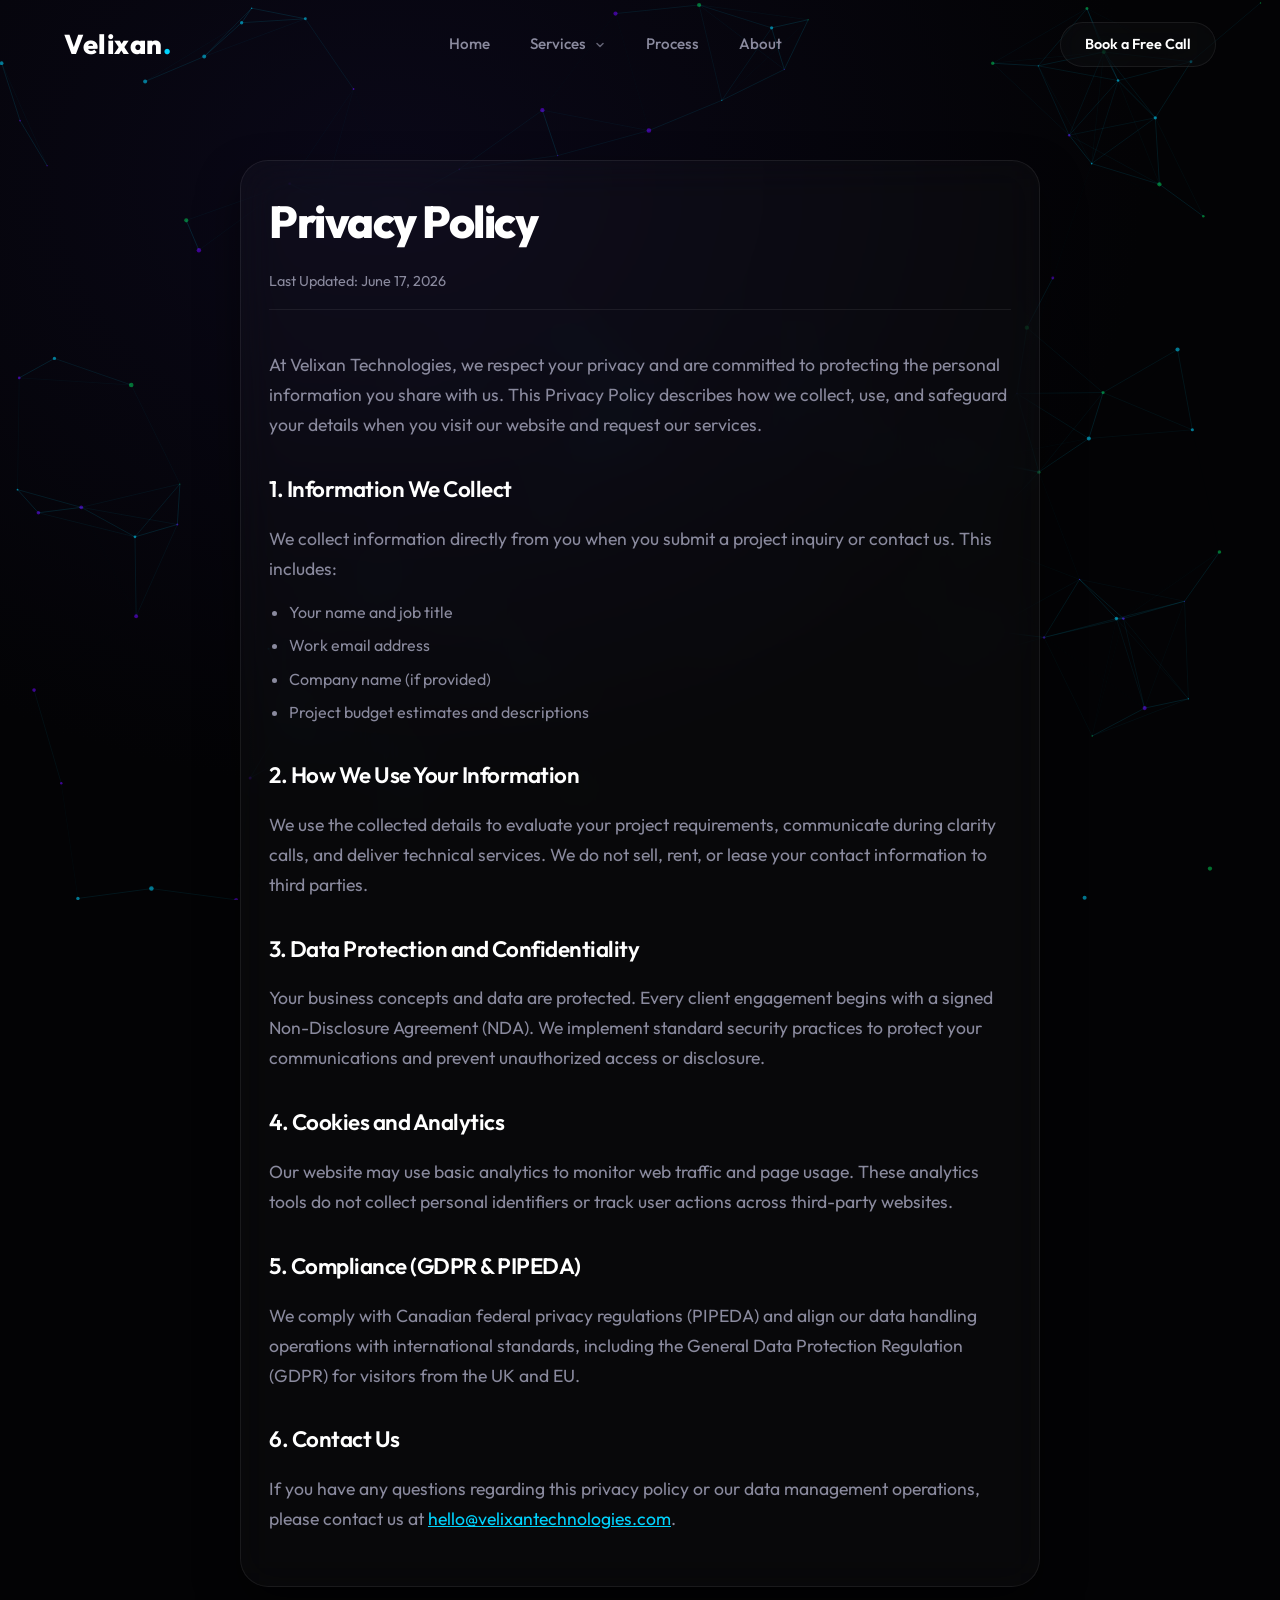
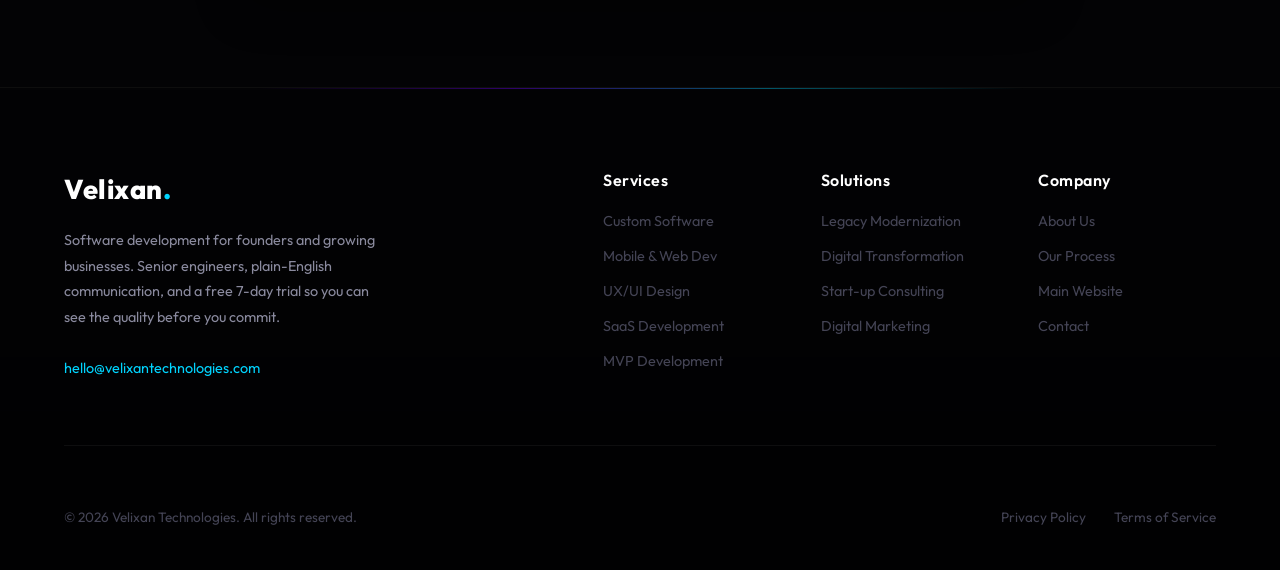
==== Website/privacy.html @ 770b5ee8 "Optimize local dev, fix stats bar grid dividers, add contact modal form, legal subpages, and SEO fil" ====
<!DOCTYPE html>
<html lang="en">

<head>
    <meta charset="UTF-8">
    <meta name="viewport" content="width=device-width, initial-scale=1.0">
    <title>Privacy Policy | Velixan Technologies</title>
    <meta name="description" content="Privacy Policy for Velixan Technologies. Learn how we handle your personal data and maintain security.">
    <meta name="theme-color" content="#7000ff">
    <link rel="icon" type="image/svg+xml" href="favicon.svg">
    <link rel="stylesheet" href="styles.css">
    <link rel="preconnect" href="https://fonts.googleapis.com">
    <link rel="preconnect" href="https://fonts.gstatic.com" crossorigin>
    <link href="https://fonts.googleapis.com/css2?family=Outfit:wght@300;400;500;600;700;800&display=swap" rel="stylesheet">
    <style>
        .legal-section {
            padding: 160px 0 100px;
            position: relative;
        }
        .legal-card {
            max-width: 800px;
            margin: 0 auto;
            text-align: left;
        }
        .legal-card h1 {
            font-size: 2.8rem;
            margin-bottom: 24px;
            letter-spacing: -1.5px;
        }
        .legal-meta {
            color: var(--text-secondary);
            font-size: 0.9rem;
            margin-bottom: 40px;
            border-bottom: 1px solid var(--glass-border);
            padding-bottom: 16px;
        }
        .legal-content h3 {
            font-size: 1.4rem;
            margin: 32px 0 16px;
            color: var(--text-primary);
            letter-spacing: -0.5px;
        }
        .legal-content p {
            color: var(--text-secondary);
            margin-bottom: 16px;
            line-height: 1.7;
        }
        .legal-content ul {
            margin: 0 0 20px 20px;
            color: var(--text-secondary);
        }
        .legal-content li {
            margin-bottom: 8px;
        }
    </style>
</head>

<body>
    <!-- Background -->
    <canvas id="live-canvas"></canvas>

    <!-- Navigation -->
    <nav class="navbar scrolled" id="navbar">
        <div class="container nav-container">
            <a href="index.html#home" class="logo">
                <span class="logo-text">Velixan</span><span class="logo-dot">.</span>
            </a>
            <ul class="nav-links" id="nav-links">
                <li><a href="index.html#home" class="nav-link">Home</a></li>
                <li class="dropdown">
                    <a href="index.html#services" class="nav-link">Services 
                        <svg class="chevron" width="12" height="12" viewBox="0 0 24 24" fill="none" stroke="currentColor" stroke-width="3" stroke-linecap="round" stroke-linejoin="round"><path d="M6 9l6 6 6-6"/></svg>
                    </a>
                    <ul class="dropdown-menu">
                        <li><a href="index.html#dev-design"><span>💻</span> Development & Design</a></li>
                        <li><a href="index.html#modernization"><span>⚡</span> Solution Modernization</a></li>
                        <li><a href="index.html#consulting"><span>📈</span> Consulting & Strategy</a></li>
                    </ul>
                </li>
                <li><a href="index.html#process" class="nav-link">Process</a></li>
                <li><a href="index.html#about" class="nav-link">About</a></li>
            </ul>
            <a href="#contact-modal" class="btn-primary nav-cta trigger-modal">Book a Free Call</a>
            <button class="hamburger" id="hamburger" aria-label="Menu" aria-expanded="false" aria-haspopup="true">
                <span></span><span></span><span></span>
            </button>
        </div>
    </nav>

    <!-- Content -->
    <main class="legal-section">
        <div class="container">
            <div class="glass-card legal-card reveal-up">
                <div class="card-glow"></div>
                <h1>Privacy Policy</h1>
                <div class="legal-meta">Last Updated: June 17, 2026</div>
                
                <div class="legal-content">
                    <p>At Velixan Technologies, we respect your privacy and are committed to protecting the personal information you share with us. This Privacy Policy describes how we collect, use, and safeguard your details when you visit our website and request our services.</p>

                    <h3>1. Information We Collect</h3>
                    <p>We collect information directly from you when you submit a project inquiry or contact us. This includes:</p>
                    <ul>
                        <li>Your name and job title</li>
                        <li>Work email address</li>
                        <li>Company name (if provided)</li>
                        <li>Project budget estimates and descriptions</li>
                    </ul>

                    <h3>2. How We Use Your Information</h3>
                    <p>We use the collected details to evaluate your project requirements, communicate during clarity calls, and deliver technical services. We do not sell, rent, or lease your contact information to third parties.</p>

                    <h3>3. Data Protection and Confidentiality</h3>
                    <p>Your business concepts and data are protected. Every client engagement begins with a signed Non-Disclosure Agreement (NDA). We implement standard security practices to protect your communications and prevent unauthorized access or disclosure.</p>

                    <h3>4. Cookies and Analytics</h3>
                    <p>Our website may use basic analytics to monitor web traffic and page usage. These analytics tools do not collect personal identifiers or track user actions across third-party websites.</p>

                    <h3>5. Compliance (GDPR & PIPEDA)</h3>
                    <p>We comply with Canadian federal privacy regulations (PIPEDA) and align our data handling operations with international standards, including the General Data Protection Regulation (GDPR) for visitors from the UK and EU.</p>

                    <h3>6. Contact Us</h3>
                    <p>If you have any questions regarding this privacy policy or our data management operations, please contact us at <a href="mailto:hello@velixantechnologies.com" style="color: var(--color-cyan); text-decoration: underline;">hello@velixantechnologies.com</a>.</p>
                </div>
            </div>
        </div>
    </main>

    <!-- Footer -->
    <footer class="footer">
        <div class="footer-glow"></div>
        <div class="container footer-inner">
            <div class="footer-top">
                <div class="footer-brand">
                    <div class="logo"><span class="logo-text">Velixan</span><span class="logo-dot">.</span></div>
                    <p>Software development for founders and growing businesses. Senior engineers, plain-English communication, and a free 7-day trial so you can see the quality before you commit.</p>
                    <div class="footer-contact">
                        <a href="mailto:hello@velixantechnologies.com">hello@velixantechnologies.com</a>
                    </div>
                </div>
                <div class="footer-cols">
                    <div class="footer-col">
                        <h4>Services</h4>
                        <a href="index.html#dev-design">Custom Software</a>
                        <a href="index.html#dev-design">Mobile & Web Dev</a>
                        <a href="index.html#dev-design">UX/UI Design</a>
                        <a href="index.html#dev-design">SaaS Development</a>
                        <a href="index.html#dev-design">MVP Development</a>
                    </div>
                    <div class="footer-col">
                        <h4>Solutions</h4>
                        <a href="index.html#modernization">Legacy Modernization</a>
                        <a href="index.html#modernization">Digital Transformation</a>
                        <a href="index.html#consulting">Start-up Consulting</a>
                        <a href="index.html#consulting">Digital Marketing</a>
                    </div>
                    <div class="footer-col">
                        <h4>Company</h4>
                        <a href="index.html#about">About Us</a>
                        <a href="index.html#process">Our Process</a>
                        <a href="https://velixantechnologies.com">Main Website</a>
                        <a href="mailto:hello@velixantechnologies.com">Contact</a>
                    </div>
                </div>
            </div>
            <div class="footer-bottom">
                <p>&copy; 2026 Velixan Technologies. All rights reserved.</p>
                <div class="footer-bottom-links">
                    <a href="privacy.html">Privacy Policy</a>
                    <a href="terms.html">Terms of Service</a>
                </div>
            </div>
        </div>
    </footer>

    <!-- Contact Modal -->
    <div id="contact-modal" class="modal" role="dialog" aria-modal="true" aria-labelledby="modal-title" aria-hidden="true">
        <div class="modal-backdrop"></div>
        <div class="modal-container glass-card">
            <button class="modal-close" id="modal-close" aria-label="Close modal">&times;</button>
            <div class="modal-content">
                <h3 id="modal-title">Start a Project with <span class="gradient-text">Velixan</span></h3>
                <p class="modal-subtitle">Tell us about your vision. We'll get back to you within 24 hours.</p>
                
                <form id="contact-form">
                    <div class="form-group">
                        <label for="form-name">Name</label>
                        <input type="text" id="form-name" placeholder="John Doe" required>
                    </div>
                    <div class="form-group">
                        <label for="form-email">Work Email</label>
                        <input type="email" id="form-email" placeholder="john@company.com" required>
                    </div>
                    <div class="form-group">
                        <label for="form-budget">Project Budget (Optional)</label>
                        <select id="form-budget">
                            <option value="" disabled selected>Select a range...</option>
                            <option value="under-5k">Under $5,000</option>
                            <option value="5k-20k">$5,000 - $20,000</option>
                            <option value="20k-50k">$20,000 - $50,000</option>
                            <option value="50k-plus">$50,000+</option>
                        </select>
                    </div>
                    <div class="form-group">
                        <label for="form-message">Describe what you want to build</label>
                        <textarea id="form-message" rows="4" placeholder="I need a custom SaaS app with automated workflows..." required></textarea>
                    </div>
                    <button type="submit" class="btn-primary btn-glow btn-submit">Submit Request</button>
                </form>
                
                <!-- Success State -->
                <div id="form-success" class="form-success-state" style="display: none;">
                    <div class="success-icon">&#9989;</div>
                    <h4>Request Received!</h4>
                    <p>Thank you for reaching out. A senior engineer will review your project description and contact you via email shortly.</p>
                    <button type="button" class="btn-primary btn-success-close">Close</button>
                </div>
            </div>
        </div>
    </div>

    <script src="script.js"></script>
</body>

</html>
---- Website/styles.css ----
/* ===========================
   ROOT & DESIGN TOKENS
   =========================== */
:root {
    --bg-dark: #030305;
    --bg-surface: #080811;
    --bg-card: rgba(255, 255, 255, 0.025);
    --text-primary: #ffffff;
    --text-secondary: #8a8a9e;
    --text-muted: #444455;

    /* Neon Palette */
    --color-purple: #7000ff;
    --color-purple-light: #b347ff;
    --color-blue: #0055ff;
    --color-cyan: #00d4ff;
    --color-green: #00f260;

    /* Gradients */
    --grad-purple: linear-gradient(135deg, #7000ff 0%, #b347ff 100%);
    --grad-blue: linear-gradient(135deg, #0055ff 0%, #00d4ff 100%);
    --grad-green: linear-gradient(135deg, #00f260 0%, #0575e6 100%);
    --grad-glow: linear-gradient(90deg, #7000ff, #00d4ff, #00f260, #7000ff);

    /* Glassmorphism */
    --glass-bg: rgba(255, 255, 255, 0.025);
    --glass-border: rgba(255, 255, 255, 0.07);
    --glass-shadow: 0 20px 40px rgba(0, 0, 0, 0.5);
    --glass-blur: blur(20px);

    /* Spacing */
    --section-gap: 140px;
    --radius-lg: 28px;
    --radius-md: 18px;
    --radius-sm: 12px;
}

/* ===========================
   RESET & BASE
   =========================== */
*, *::before, *::after {
    margin: 0;
    padding: 0;
    box-sizing: border-box;
}

html {
    scroll-behavior: smooth;
}

body {
    font-family: 'Outfit', sans-serif;
    background-color: var(--bg-dark);
    color: var(--text-primary);
    overflow-x: hidden;
    line-height: 1.6;
    -webkit-font-smoothing: antialiased;
}

body.scroll-lock {
    overflow: hidden;
}

a {
    text-decoration: none;
    color: inherit;
}

/* ===========================
   LAYOUT
   =========================== */
.container {
    max-width: 1280px;
    margin: 0 auto;
    padding: 0 5%;
}

/* ===========================
   CANVAS BACKGROUND
   =========================== */
#live-canvas {
    position: fixed;
    top: 0;
    left: 0;
    width: 100vw;
    height: 100vh;
    z-index: -1;
    pointer-events: none;
    background: radial-gradient(ellipse at 30% 20%, #0a0818 0%, #030305 60%);
}

@media (max-width: 767px) {
    #live-canvas {
        background: linear-gradient(-45deg, #0a0818, #110d29, #05040a, #0d0922);
        background-size: 400% 400%;
        animation: mobileBgAnim 15s ease infinite;
    }
}

@keyframes mobileBgAnim {
    0% { background-position: 0% 50%; }
    50% { background-position: 100% 50%; }
    100% { background-position: 0% 50%; }
}

/* ===========================
   TYPOGRAPHY
   =========================== */
h1 {
    font-size: clamp(2.8rem, 5.5vw, 5.5rem);
    font-weight: 800;
    line-height: 1.1;
    letter-spacing: -2px;
    margin-bottom: 28px;
}

h2 {
    font-size: clamp(2rem, 4vw, 3.8rem);
    font-weight: 700;
    letter-spacing: -1.5px;
    margin-bottom: 20px;
}

h3 {
    font-size: 1.3rem;
    font-weight: 600;
    letter-spacing: -0.5px;
    margin-bottom: 12px;
}

h4 {
    font-size: 1rem;
    font-weight: 600;
    letter-spacing: 0.5px;
    margin-bottom: 16px;
    color: var(--text-primary);
}

p {
    color: var(--text-secondary);
    font-size: 1.1rem;
    line-height: 1.75;
}

.gradient-text {
    background: var(--grad-glow);
    background-clip: text;
    -webkit-background-clip: text;
    -webkit-text-fill-color: transparent;
    background-size: 300% auto;
    animation: shine 6s linear infinite;
}

@keyframes shine {
    to { background-position: 300% center; }
}

/* Typed text: reserve fixed 2-line height so typewriter never shifts the layout */
#typed-text {
    display: block;
    min-height: calc(clamp(2.8rem, 5.5vw, 5.5rem) * 1.1 * 2);
    /* Force the text to always occupy exactly 2-line height of space */
}


/* ===========================
   SECTION HEADERS
   =========================== */
.section-header {
    text-align: center;
    max-width: 680px;
    margin: 0 auto 80px;
}

.section-eyebrow {
    display: inline-block;
    font-size: 0.8rem;
    font-weight: 700;
    letter-spacing: 3px;
    text-transform: uppercase;
    color: var(--color-cyan);
    margin-bottom: 16px;
    padding: 6px 16px;
    border: 1px solid rgba(0, 212, 255, 0.2);
    border-radius: 30px;
    background: rgba(0, 212, 255, 0.05);
}

/* ===========================
   BUTTONS
   =========================== */
.btn-primary {
    display: inline-flex;
    align-items: center;
    justify-content: center;
    gap: 8px;
    padding: 14px 32px;
    background: var(--glass-bg);
    border: 1px solid var(--glass-border);
    backdrop-filter: var(--glass-blur);
    border-radius: 50px;
    font-family: 'Outfit', sans-serif;
    font-weight: 600;
    font-size: 1rem;
    color: var(--text-primary);
    transition: all 0.4s cubic-bezier(0.175, 0.885, 0.32, 1.275);
    cursor: pointer;
    position: relative;
    overflow: hidden;
    z-index: 1;
}

.btn-primary::before {
    content: '';
    position: absolute;
    inset: 0;
    background: var(--grad-purple);
    z-index: -1;
    opacity: 0;
    transition: opacity 0.4s ease;
}

.btn-primary:hover::before { opacity: 1; }
.btn-primary:hover {
    transform: translateY(-3px) scale(1.02);
    box-shadow: 0 12px 30px rgba(112, 0, 255, 0.4);
    border-color: transparent;
}

.btn-glow { 
    background: var(--grad-purple);
    border-color: transparent;
    box-shadow: 0 0 20px rgba(112, 0, 255, 0.35);
}
.btn-glow::before { background: linear-gradient(135deg, #5500cc 0%, #8800ff 100%); }
.btn-glow:hover { box-shadow: 0 12px 35px rgba(112, 0, 255, 0.55); }

.btn-ghost {
    display: inline-flex;
    align-items: center;
    gap: 8px;
    padding: 14px 28px;
    color: var(--text-secondary);
    font-weight: 600;
    font-size: 1rem;
    border: 1px solid var(--glass-border);
    border-radius: 50px;
    transition: all 0.3s ease;
    position: relative;
    overflow: hidden;
}

.btn-ghost-inner { position: relative; z-index: 1; }

.btn-ghost:hover {
    color: var(--text-primary);
    border-color: rgba(0, 212, 255, 0.4);
    background: rgba(0, 212, 255, 0.05);
    box-shadow: 0 0 15px rgba(0, 212, 255, 0.1);
}

.btn-ghost svg { transition: transform 0.3s ease; }
.btn-ghost:hover svg { transform: translate(3px, -3px); }

.btn-large { padding: 18px 40px; font-size: 1.1rem; }

/* ===========================
   NAVBAR
   =========================== */
.navbar {
    position: fixed;
    top: 0;
    width: 100%;
    padding: 22px 0;
    z-index: 999;
    transition: all 0.4s ease;
}

.navbar.scrolled {
    padding: 14px 0;
    background: rgba(3, 3, 5, 0.8);
    backdrop-filter: blur(30px);
    -webkit-backdrop-filter: blur(30px);
    border-bottom: 1px solid var(--glass-border);
}

.nav-container {
    display: flex;
    justify-content: space-between;
    align-items: center;
    gap: 40px;
}

.logo {
    font-size: 1.7rem;
    font-weight: 800;
    letter-spacing: 0.5px;
    flex-shrink: 0;
}

.logo-dot { color: var(--color-cyan); }

.nav-links {
    display: flex;
    list-style: none;
    gap: 40px;
    align-items: center;
}

.nav-link {
    font-size: 0.95rem;
    font-weight: 500;
    color: var(--text-secondary);
    transition: color 0.3s ease;
    position: relative;
    display: flex;
    align-items: center;
    gap: 4px;
}

.nav-link::after {
    content: '';
    position: absolute;
    bottom: -6px;
    left: 0;
    width: 0;
    height: 2px;
    background: var(--color-cyan);
    transition: width 0.3s ease;
    border-radius: 2px;
}

.nav-link:hover, .nav-link.active { color: var(--text-primary); }
.nav-link:hover::after { width: 100%; }

.chevron {
    width: 12px;
    height: 12px;
    display: inline-block;
    transition: transform 0.3s cubic-bezier(0.4, 0, 0.2, 1);
    margin-left: 4px;
    opacity: 0.7;
}

.dropdown { position: relative; }
.dropdown:hover .chevron { 
    transform: rotate(180deg); 
    opacity: 1;
    color: var(--color-cyan);
}

.dropdown-menu {
    position: absolute;
    top: calc(100% + 20px);
    left: 50%;
    transform: translateX(-50%) translateY(10px);
    min-width: 260px;
    background: rgba(8, 8, 17, 0.9);
    backdrop-filter: blur(20px);
    -webkit-backdrop-filter: blur(20px);
    border: 1px solid var(--glass-border);
    border-radius: var(--radius-md);
    box-shadow: 0 25px 50px -12px rgba(0, 0, 0, 0.8);
    padding: 12px;
    opacity: 0;
    visibility: hidden;
    transition: all 0.3s cubic-bezier(0.165, 0.84, 0.44, 1);
    display: flex;
    flex-direction: column;
    gap: 4px;
    z-index: 1000;
}

/* Add a pseudo-element for a subtle glowing border on the dropdown */
.dropdown-menu::before {
    content: '';
    position: absolute;
    inset: -1px;
    border-radius: var(--radius-md);
    padding: 1px;
    background: linear-gradient(135deg, rgba(255,255,255,0.1), transparent, rgba(0,212,255,0.2));
    -webkit-mask: linear-gradient(#fff 0 0) content-box, linear-gradient(#fff 0 0);
    mask: linear-gradient(#fff 0 0) content-box, linear-gradient(#fff 0 0);
    -webkit-mask-composite: xor;
    mask-composite: exclude;
    pointer-events: none;
}

.dropdown:hover .dropdown-menu {
    opacity: 1;
    visibility: visible;
    transform: translateX(-50%) translateY(0);
}

.dropdown-menu li { list-style: none; }

.dropdown-menu a {
    display: flex;
    align-items: center;
    gap: 12px;
    color: var(--text-secondary);
    font-size: 0.92rem;
    font-weight: 500;
    padding: 12px 16px;
    border-radius: 12px;
    transition: all 0.3s cubic-bezier(0.4, 0, 0.2, 1);
    position: relative;
}

.dropdown-menu a:hover {
    color: var(--text-primary);
    background: rgba(0, 212, 255, 0.06);
    transform: translateX(5px);
}

.dropdown-menu a span {
    font-size: 1.1rem;
    display: inline-flex;
    align-items: center;
    justify-content: center;
    transition: transform 0.3s ease;
}

.dropdown-menu a:hover span {
    transform: scale(1.1);
}

.nav-cta { padding: 10px 24px; font-size: 0.9rem; }

.hamburger {
    display: none;
    flex-direction: column;
    gap: 5px;
    background: none;
    border: none;
    cursor: pointer;
    padding: 4px;
}

.hamburger span {
    display: block;
    width: 24px;
    height: 2px;
    background: var(--text-primary);
    border-radius: 2px;
    transition: all 0.3s ease;
}

.hamburger.active span:nth-child(1) { transform: translateY(7px) rotate(45deg); }
.hamburger.active span:nth-child(2) { opacity: 0; }
.hamburger.active span:nth-child(3) { transform: translateY(-7px) rotate(-45deg); }

/* ===========================
   HERO
   =========================== */
.hero {
    min-height: 100vh;
    display: flex;
    flex-direction: column;
    justify-content: center;
    padding-top: 100px;
    position: relative;
    overflow: hidden;
}

.hero::before {
    content: '';
    position: absolute;
    top: -200px;
    right: -200px;
    width: 700px;
    height: 700px;
    background: radial-gradient(circle, rgba(112, 0, 255, 0.08) 0%, transparent 70%);
    pointer-events: none;
}

.hero-container {
    display: grid;
    grid-template-columns: 1fr 1fr;
    gap: 60px;
    align-items: center;
    flex: 1;
    padding-bottom: 60px;
}

.hero-content { max-width: 620px; }

.badge {
    display: inline-flex;
    align-items: center;
    gap: 10px;
    padding: 8px 20px;
    background: rgba(0, 212, 255, 0.05);
    border: 1px solid rgba(0, 212, 255, 0.2);
    border-radius: 30px;
    font-size: 0.85rem;
    font-weight: 600;
    letter-spacing: 0.3px;
    margin-bottom: 32px;
    color: var(--color-cyan);
}

.badge-dot {
    width: 8px;
    height: 8px;
    border-radius: 50%;
    background: var(--color-green);
    animation: pulse-dot 2s ease-in-out infinite;
    flex-shrink: 0;
}

@keyframes pulse-dot {
    0%, 100% { box-shadow: 0 0 0 0 rgba(0, 242, 96, 0.5); transform: scale(1); }
    50% { box-shadow: 0 0 0 5px rgba(0, 242, 96, 0); transform: scale(1.2); }
}

.hero-sub {
    font-size: 1.15rem;
    margin-bottom: 40px;
    max-width: 540px;
    line-height: 1.8;
}

.hero-buttons {
    display: flex;
    gap: 16px;
    align-items: center;
    flex-wrap: wrap;
    margin-bottom: 50px;
}

.hero-trust {
    display: flex;
    align-items: center;
    gap: 16px;
    flex-wrap: wrap;
}

.trust-item {
    display: flex;
    align-items: center;
    gap: 8px;
    font-size: 0.88rem;
    font-weight: 500;
    color: var(--text-muted);
}

.trust-dot {
    width: 7px;
    height: 7px;
    border-radius: 50%;
    background: var(--color-purple);
}

.trust-dot.cyan { background: var(--color-cyan); }
.trust-dot.green { background: var(--color-green); }
.trust-sep { color: var(--text-muted); opacity: 0.4; }

/* ===========================
   HERO VISUAL / ORB
   =========================== */
.hero-visual {
    display: flex;
    justify-content: center;
    align-items: center;
    height: 520px;
    perspective: 1200px;
    position: relative;
}

.orb-scene {
    position: relative;
    width: 380px;
    height: 380px;
    display: flex;
    justify-content: center;
    align-items: center;
}

.glass-sphere {
    width: 320px;
    height: 320px;
    border-radius: 50%;
    background: linear-gradient(135deg, rgba(255, 255, 255, 0.06), rgba(255, 255, 255, 0));
    backdrop-filter: blur(30px);
    -webkit-backdrop-filter: blur(30px);
    border: 1px solid rgba(255, 255, 255, 0.12);
    box-shadow:
        0 30px 80px rgba(0, 0, 0, 0.7),
        inset 0 0 80px rgba(255, 255, 255, 0.03),
        0 0 0 1px rgba(255, 255, 255, 0.05);
    animation: levitate 7s ease-in-out infinite alternate;
    position: relative;
    display: flex;
    justify-content: center;
    align-items: center;
    overflow: hidden;
}

.sphere-shimmer {
    position: absolute;
    width: 100%;
    height: 100%;
    border-radius: 50%;
    background: radial-gradient(circle at 35% 30%, rgba(255, 255, 255, 0.18), transparent 45%);
    z-index: 2;
}

.inner-glow {
    width: 65%;
    height: 65%;
    border-radius: 50%;
    background: radial-gradient(circle, #7000ff 0%, #00d4ff 100%);
    filter: blur(45px);
    opacity: 0.55;
    animation: pulseGlow 4s ease-in-out infinite alternate;
    position: absolute;
}

.inner-glow-2 {
    width: 40%;
    height: 40%;
    background: radial-gradient(circle, #00f260 0%, #00d4ff 100%);
    filter: blur(30px);
    opacity: 0.35;
    animation: pulseGlow 5s ease-in-out infinite alternate-reverse;
}

.orb-ring {
    position: absolute;
    border-radius: 50%;
    border: 1px solid rgba(255, 255, 255, 0.05);
    animation: spin linear infinite;
}

.ring-1 {
    width: 370px;
    height: 370px;
    border-color: rgba(112, 0, 255, 0.2);
    animation-duration: 20s;
    border-style: dashed;
}

.ring-2 {
    width: 440px;
    height: 440px;
    border-color: rgba(0, 212, 255, 0.12);
    animation-duration: 30s;
    animation-direction: reverse;
}

.ring-3 {
    width: 510px;
    height: 510px;
    border-color: rgba(0, 242, 96, 0.08);
    animation-duration: 45s;
}

@keyframes spin {
    to { transform: rotate(360deg); }
}

.floating-chip {
    position: absolute;
    background: rgba(8, 8, 17, 0.9);
    border: 1px solid var(--glass-border);
    backdrop-filter: blur(20px);
    border-radius: 30px;
    padding: 10px 18px;
    font-size: 0.85rem;
    font-weight: 600;
    color: var(--text-primary);
    display: flex;
    align-items: center;
    gap: 8px;
    white-space: nowrap;
    box-shadow: 0 8px 25px rgba(0, 0, 0, 0.4);
}

.chip-1 {
    top: 40px;
    right: -20px;
    animation: float 5s ease-in-out infinite alternate;
}

.chip-2 {
    bottom: 80px;
    right: -30px;
    animation: float 6s ease-in-out 0.5s infinite alternate;
}

.chip-3 {
    bottom: 40px;
    left: -10px;
    animation: float 4.5s ease-in-out 1s infinite alternate;
}

@keyframes float {
    0% { transform: translateY(0); }
    100% { transform: translateY(-15px); }
}

@keyframes levitate {
    0% { transform: translateY(0) rotateX(0deg) rotateY(-5deg); }
    100% { transform: translateY(-30px) rotateX(5deg) rotateY(5deg); }
}

@keyframes pulseGlow {
    0% { transform: scale(0.8); opacity: 0.4; }
    100% { transform: scale(1.15); opacity: 0.7; }
}

/* ===========================
   STATS BAR
   =========================== */
.stats-marquee-bar {
    padding: 0 5%;
    max-width: 1280px;
}

.stats-bar {
    display: grid;
    grid-template-columns: repeat(4, 1fr);
    background: var(--glass-bg);
    border: 1px solid var(--glass-border);
    border-radius: var(--radius-lg);
    backdrop-filter: var(--glass-blur);
    overflow: hidden;
    margin-bottom: -2px;
}

.stat-item {
    display: flex;
    flex-direction: column;
    align-items: center;
    justify-content: center;
    padding: 32px 20px;
    position: relative;
    gap: 6px;
}

.stat-item::after {
    content: '';
    position: absolute;
    bottom: 0;
    left: 15%;
    width: 70%;
    height: 1px;
    background: linear-gradient(to right, transparent, rgba(0, 212, 255, 0.3), transparent);
}

.stat-number {
    font-size: 3rem;
    font-weight: 800;
    line-height: 1;
    letter-spacing: -2px;
    background: var(--grad-blue);
    background-clip: text;
    -webkit-background-clip: text;
    -webkit-text-fill-color: transparent;
    display: inline-block;
}

.stat-unit {
    display: inline-block;
    font-size: 1.5rem;
    font-weight: 700;
    background: var(--grad-blue);
    background-clip: text;
    -webkit-background-clip: text;
    -webkit-text-fill-color: transparent;
}

.stat-wrapper {
    display: flex;
    align-items: flex-start;
}

.stat-label {
    font-size: 0.8rem;
    font-weight: 500;
    color: var(--text-muted);
    text-transform: uppercase;
    letter-spacing: 1px;
    text-align: center;
}

.stats-bar .stat-item:not(:last-child) {
    border-right: 1px solid var(--glass-border);
}

/* ===========================
   SERVICES
   =========================== */
.services {
    padding: var(--section-gap) 0;
}

.service-tabs {
    display: flex;
    gap: 8px;
    justify-content: center;
    margin-bottom: 60px;
    padding: 6px;
    background: var(--glass-bg);
    border: 1px solid var(--glass-border);
    border-radius: 50px;
    width: fit-content;
    margin-left: auto;
    margin-right: auto;
}

.tab-btn {
    padding: 12px 28px;
    border: none;
    border-radius: 50px;
    font-family: 'Outfit', sans-serif;
    font-size: 0.9rem;
    font-weight: 600;
    color: var(--text-secondary);
    background: transparent;
    cursor: pointer;
    transition: all 0.3s ease;
    white-space: nowrap;
}

.tab-btn.active {
    color: var(--text-primary);
    background: var(--grad-purple);
    box-shadow: 0 4px 15px rgba(112, 0, 255, 0.35);
}

.tab-btn:hover:not(.active) { color: var(--text-primary); }

.tab-content {
    display: none;
}

.tab-content.active {
    display: block;
    animation: fadeInUp 0.4s ease;
}

@keyframes fadeInUp {
    from { opacity: 0; transform: translateY(20px); }
    to { opacity: 1; transform: translateY(0); }
}

.service-category-header {
    margin-bottom: 48px;
    padding-bottom: 32px;
    border-bottom: 1px solid var(--glass-border);
}

.service-category-header h3 {
    font-size: 2rem;
    font-weight: 700;
    letter-spacing: -1px;
    color: var(--text-primary);
    margin-bottom: 10px;
}

.service-category-header p {
    font-size: 1.1rem;
    max-width: 600px;
}

/* ===========================
   GLASS CARDS
   =========================== */
.card-grid {
    display: grid;
    grid-template-columns: repeat(auto-fit, minmax(300px, 1fr));
    gap: 24px;
    perspective: 1000px;
}

.glass-card {
    background: var(--glass-bg);
    border: 1px solid var(--glass-border);
    backdrop-filter: var(--glass-blur);
    -webkit-backdrop-filter: var(--glass-blur);
    padding: 36px 28px;
    border-radius: var(--radius-lg);
    position: relative;
    overflow: hidden;
    transform-style: preserve-3d;
    transition: transform 0.12s ease, box-shadow 0.12s ease, border-color 0.3s ease;
    box-shadow: var(--glass-shadow);
}

.glass-card:hover {
    border-color: rgba(255, 255, 255, 0.12);
    box-shadow: 0 30px 60px rgba(0, 0, 0, 0.6);
}

.glass-card-sm {
    background: var(--glass-bg);
    border: 1px solid var(--glass-border);
    backdrop-filter: var(--glass-blur);
    -webkit-backdrop-filter: var(--glass-blur);
    padding: 28px;
    border-radius: var(--radius-md);
    position: relative;
    overflow: hidden;
}

.featured-card { padding: 48px 36px; }

.card-glow {
    position: absolute;
    width: 250px;
    height: 250px;
    background: radial-gradient(circle, rgba(255, 255, 255, 0.08), transparent 70%);
    border-radius: 50%;
    top: -125px;
    left: -125px;
    pointer-events: none;
    opacity: 0;
    transition: opacity 0.4s ease;
    will-change: transform;
}

.glass-card:hover .card-glow { opacity: 1; }

.card-accent {
    position: absolute;
    top: 0;
    left: 0;
    right: 0;
    height: 1px;
    background: linear-gradient(90deg, transparent, rgba(112, 0, 255, 0.5), rgba(0, 212, 255, 0.5), transparent);
    opacity: 0;
    transition: opacity 0.4s ease;
}

.glass-card:hover .card-accent { opacity: 1; }

.glass-card > *:not(.card-glow):not(.card-accent) {
    transform: translateZ(25px);
    position: relative;
}

.card-icon {
    width: 58px;
    height: 58px;
    border-radius: 16px;
    display: flex;
    justify-content: center;
    align-items: center;
    font-size: 1.6rem;
    margin-bottom: 22px;
    box-shadow: 0 8px 20px rgba(0, 0, 0, 0.25);
}

.gradient-purple { background: var(--grad-purple); }
.gradient-blue { background: var(--grad-blue); }
.gradient-green { background: var(--grad-green); }

.card-tags {
    display: flex;
    flex-wrap: wrap;
    gap: 8px;
    margin-top: 20px;
}

.card-tags span {
    padding: 4px 12px;
    background: rgba(255, 255, 255, 0.04);
    border: 1px solid rgba(255, 255, 255, 0.08);
    border-radius: 20px;
    font-size: 0.75rem;
    font-weight: 500;
    color: var(--text-muted);
    letter-spacing: 0.3px;
}

/* ===========================
   PROCESS SECTION
   =========================== */
.process-section {
    padding: var(--section-gap) 0;
    position: relative;
}

.process-timeline {
    position: relative;
    display: grid;
    grid-template-columns: repeat(4, 1fr);
    gap: 24px;
    margin-top: 20px;
}

.process-line {
    position: absolute;
    top: 48px;
    left: 12%;
    right: 12%;
    height: 1px;
    background: linear-gradient(90deg, transparent, rgba(112, 0, 255, 0.5), rgba(0, 212, 255, 0.5), rgba(0, 242, 96, 0.5), transparent);
    z-index: 0;
}

.process-step {
    display: flex;
    flex-direction: column;
    align-items: center;
    gap: 24px;
    position: relative;
    z-index: 1;
}

.step-number {
    width: 56px;
    height: 56px;
    display: flex;
    align-items: center;
    justify-content: center;
    font-size: 0.85rem;
    font-weight: 800;
    letter-spacing: 1px;
    background: var(--bg-dark);
    border: 1px solid var(--glass-border);
    border-radius: 50%;
    color: var(--color-cyan);
    flex-shrink: 0;
    position: relative;
}

.step-number::after {
    content: '';
    position: absolute;
    inset: -1px;
    border-radius: 50%;
    background: var(--grad-blue);
    z-index: -1;
    opacity: 0.15;
}

.step-content {
    text-align: center;
    width: 100%;
}

.step-icon {
    font-size: 2rem;
    margin-bottom: 14px;
    display: block;
}

.step-content h3 { font-size: 1.15rem; }

.step-content p {
    font-size: 0.9rem;
    line-height: 1.7;
}

/* ===========================
   WHY US
   =========================== */
.why-us {
    padding: var(--section-gap) 0;
    position: relative;
}

.why-us::before {
    content: '';
    position: absolute;
    left: 0;
    right: 0;
    top: 50%;
    transform: translateY(-50%);
    height: 400px;
    background: radial-gradient(ellipse at 20% 50%, rgba(112, 0, 255, 0.06) 0%, transparent 60%);
    pointer-events: none;
}

.why-us-grid {
    display: grid;
    grid-template-columns: 1fr 1fr;
    gap: 80px;
    align-items: center;
}

.why-us-left h2 {
    line-height: 1.1;
    margin-bottom: 24px;
}

.why-us-right {
    display: flex;
    flex-direction: column;
    gap: 28px;
}

.feature-item {
    display: flex;
    gap: 22px;
    align-items: flex-start;
    padding: 24px;
    background: var(--glass-bg);
    border: 1px solid var(--glass-border);
    border-radius: var(--radius-md);
    backdrop-filter: var(--glass-blur);
    transition: all 0.3s ease;
}

.feature-item:hover {
    border-color: rgba(0, 212, 255, 0.2);
    background: rgba(0, 212, 255, 0.03);
    transform: translateX(8px);
}

.feature-icon {
    width: 48px;
    height: 48px;
    border-radius: 12px;
    display: flex;
    align-items: center;
    justify-content: center;
    font-size: 1.3rem;
    flex-shrink: 0;
}

.feature-text h4 {
    margin-bottom: 6px;
    font-size: 1rem;
}

.feature-text p {
    font-size: 0.9rem;
    line-height: 1.65;
}

/* ===========================
   TESTIMONIALS
   =========================== */
.testimonials {
    padding: var(--section-gap) 0;
}

.testimonial-grid {
    display: grid;
    grid-template-columns: repeat(3, 1fr);
    gap: 24px;
}

.testimonial-card {
    background: var(--glass-bg);
    border: 1px solid var(--glass-border);
    backdrop-filter: var(--glass-blur);
    -webkit-backdrop-filter: var(--glass-blur);
    padding: 36px 28px;
    border-radius: var(--radius-lg);
    transition: all 0.3s ease;
}

.testimonial-card:hover {
    border-color: rgba(255, 255, 255, 0.1);
    transform: translateY(-6px);
    box-shadow: 0 30px 60px rgba(0, 0, 0, 0.5);
}

.testimonial-stars {
    color: #ffd700;
    font-size: 1.1rem;
    letter-spacing: 3px;
    margin-bottom: 20px;
}

.testimonial-card p {
    font-size: 0.95rem;
    line-height: 1.8;
    font-style: italic;
    margin-bottom: 28px;
    color: rgba(255, 255, 255, 0.75);
}

.testimonial-author {
    display: flex;
    align-items: center;
    gap: 14px;
}

.author-avatar {
    width: 44px;
    height: 44px;
    border-radius: 50%;
    display: flex;
    align-items: center;
    justify-content: center;
    font-size: 0.8rem;
    font-weight: 700;
    flex-shrink: 0;
}

.author-name {
    font-size: 0.95rem;
    font-weight: 600;
    color: var(--text-primary);
    margin-bottom: 2px;
}

.author-role {
    font-size: 0.8rem;
    color: var(--text-muted);
}

/* ===========================
   ABOUT
   =========================== */
.about {
    padding: var(--section-gap) 0;
}

.about-split {
    display: grid;
    grid-template-columns: 1fr 1fr;
    gap: 80px;
    align-items: center;
}

.about-left .section-eyebrow { margin-bottom: 20px; }
.about-left h2 { line-height: 1.1; }

.presence-pills {
    display: flex;
    gap: 12px;
    flex-wrap: wrap;
    margin-top: 36px;
}

.pill {
    padding: 10px 22px;
    background: var(--glass-bg);
    border: 1px solid var(--glass-border);
    border-radius: 30px;
    font-size: 0.9rem;
    font-weight: 600;
    color: var(--text-secondary);
    transition: all 0.3s ease;
}

.pill:hover {
    color: var(--text-primary);
    border-color: rgba(0, 212, 255, 0.3);
    background: rgba(0, 212, 255, 0.05);
}

.about-visual {
    display: flex;
    flex-direction: column;
    gap: 20px;
}

.geo-card {
    padding: 36px;
}

.geo-card > *:not(.card-glow) { transform: none !important; }

.geo-line {
    display: flex;
    align-items: center;
    gap: 18px;
    padding: 16px 0;
    border-bottom: 1px solid rgba(255, 255, 255, 0.05);
}

.geo-line:last-child { border-bottom: none; }

.geo-dot {
    width: 12px;
    height: 12px;
    border-radius: 50%;
    flex-shrink: 0;
}

.geo-label {
    font-size: 0.78rem;
    text-transform: uppercase;
    letter-spacing: 1px;
    color: var(--text-muted);
    margin-bottom: 2px;
}

.geo-value {
    font-size: 1rem;
    font-weight: 600;
    color: var(--text-primary);
}

.about-mission {
    display: flex;
    gap: 18px;
    align-items: flex-start;
}

.mission-icon {
    font-size: 1.8rem;
    flex-shrink: 0;
    margin-top: 4px;
}

.mission-text strong {
    display: block;
    font-size: 0.9rem;
    font-weight: 700;
    color: var(--text-primary);
    margin-bottom: 8px;
    letter-spacing: 0.5px;
    text-transform: uppercase;
}

.mission-text p {
    font-size: 0.9rem;
    line-height: 1.7;
}

/* ===========================
   CTA SECTION
   =========================== */
.cta-section {
    padding: var(--section-gap) 0;
    position: relative;
    overflow: hidden;
    text-align: center;
}

.cta-section::before {
    content: '';
    position: absolute;
    inset: 0;
    background:
        radial-gradient(ellipse at 50% 50%, rgba(112, 0, 255, 0.12) 0%, transparent 60%),
        radial-gradient(ellipse at 80% 50%, rgba(0, 212, 255, 0.06) 0%, transparent 50%);
}

.cta-glow-1 {
    position: absolute;
    top: -100px;
    left: 50%;
    transform: translateX(-50%);
    width: 600px;
    height: 300px;
    background: radial-gradient(ellipse, rgba(112, 0, 255, 0.15), transparent);
    pointer-events: none;
}

.cta-glow-2 {
    position: absolute;
    bottom: -100px;
    left: 50%;
    transform: translateX(-50%);
    width: 400px;
    height: 200px;
    background: radial-gradient(ellipse, rgba(0, 242, 96, 0.08), transparent);
    pointer-events: none;
}

.cta-container {
    position: relative;
    z-index: 1;
    max-width: 780px;
}

.cta-badge {
    display: inline-block;
    padding: 6px 16px;
    background: rgba(0, 242, 96, 0.08);
    border: 1px solid rgba(0, 242, 96, 0.2);
    border-radius: 20px;
    font-size: 0.8rem;
    font-weight: 700;
    letter-spacing: 2px;
    text-transform: uppercase;
    color: var(--color-green);
    margin-bottom: 24px;
}

.cta-section h2 {
    font-size: clamp(2rem, 4vw, 3.2rem);
    margin-bottom: 24px;
    line-height: 1.15;
}

.cta-section p {
    font-size: 1.1rem;
    max-width: 560px;
    margin: 0 auto 48px;
}

.cta-buttons {
    display: flex;
    gap: 16px;
    justify-content: center;
    flex-wrap: wrap;
}

/* ===========================
   FOOTER
   =========================== */
.footer {
    padding: 80px 0 40px;
    border-top: 1px solid rgba(255, 255, 255, 0.05);
    position: relative;
    background: linear-gradient(to bottom, transparent, rgba(0, 0, 0, 0.6));
}

.footer-glow {
    position: absolute;
    top: 0;
    left: 50%;
    transform: translateX(-50%);
    width: 60%;
    height: 1px;
    background: linear-gradient(90deg, transparent, rgba(112, 0, 255, 0.4), rgba(0, 212, 255, 0.4), transparent);
}

.footer-inner { position: relative; }

.footer-top {
    display: grid;
    grid-template-columns: 1.5fr 2fr;
    gap: 80px;
    margin-bottom: 60px;
    padding-bottom: 60px;
    border-bottom: 1px solid rgba(255, 255, 255, 0.05);
}

.footer-brand .logo { margin-bottom: 16px; }
.footer-brand p { font-size: 0.9rem; line-height: 1.8; max-width: 320px; }

.footer-contact {
    margin-top: 24px;
}

.footer-contact a {
    font-size: 0.9rem;
    color: var(--color-cyan);
    transition: color 0.3s ease;
}

.footer-contact a:hover { color: var(--text-primary); }

.footer-cols {
    display: grid;
    grid-template-columns: repeat(3, 1fr);
    gap: 40px;
}

.footer-col a {
    display: block;
    font-size: 0.9rem;
    color: var(--text-muted);
    margin-bottom: 12px;
    transition: color 0.3s ease;
}

.footer-col a:hover { color: var(--text-primary); }

.footer-bottom {
    display: flex;
    justify-content: space-between;
    align-items: center;
    flex-wrap: wrap;
    gap: 20px;
}

.footer-bottom p {
    font-size: 0.85rem;
    color: var(--text-muted);
}

.footer-bottom-links {
    display: flex;
    gap: 28px;
}

.footer-bottom-links a {
    font-size: 0.85rem;
    color: var(--text-muted);
    transition: color 0.3s ease;
}

.footer-bottom-links a:hover { color: var(--text-primary); }

/* ===========================
   SCROLL REVEAL
   =========================== */
.reveal-up {
    opacity: 0;
    transform: translateY(40px);
    transition: opacity 0.8s cubic-bezier(0.165, 0.84, 0.44, 1), transform 0.8s cubic-bezier(0.165, 0.84, 0.44, 1);
}

.reveal-up.active {
    opacity: 1;
    transform: translateY(0);
}

.reveal-scale {
    opacity: 0;
    transform: scale(0.92);
    transition: opacity 0.8s ease, transform 0.8s ease;
}

.reveal-scale.active {
    opacity: 1;
    transform: scale(1);
}

.reveal-fade {
    opacity: 0;
    transition: opacity 1s ease;
}

.reveal-fade.active { opacity: 1; }

/* ===========================
   RESPONSIVE
   =========================== */
@media (max-width: 1024px) {
    :root { --section-gap: 100px; }

    .hero-container {
        grid-template-columns: 1fr;
        text-align: center;
    }

    .hero-content { max-width: none; margin: 0 auto; }
    .hero-sub { margin: 0 auto 40px; }
    .hero-buttons { justify-content: center; }
    .hero-trust { justify-content: center; }
    .hero-visual { height: 360px; display: none; }

    .why-us-grid {
        grid-template-columns: 1fr;
        gap: 60px;
    }

    .about-split {
        grid-template-columns: 1fr;
        gap: 60px;
    }

    .process-timeline {
        grid-template-columns: repeat(2, 1fr);
    }

    .process-line { display: none; }

    .testimonial-grid {
        grid-template-columns: 1fr;
    }
}

@media (max-width: 768px) {
    .nav-links { display: none; }
    .nav-cta { display: none; }
    .hamburger { display: flex; }

    .nav-links.mobile-open {
        display: flex;
        flex-direction: column;
        position: fixed;
        top: 70px;
        left: 0;
        right: 0;
        background: rgba(3, 3, 5, 0.98);
        backdrop-filter: blur(30px);
        padding: 24px;
        border-bottom: 1px solid var(--glass-border);
        gap: 8px;
        z-index: 998;
    }

    .nav-links.mobile-open .dropdown-menu {
        position: static;
        opacity: 1;
        visibility: visible;
        transform: none;
        box-shadow: none;
        border: none;
        background: rgba(255,255,255,0.03);
        border-radius: 12px;
        padding: 8px;
        margin-top: 4px;
    }

    .stats-bar {
        grid-template-columns: repeat(2, 1fr);
    }

    .stats-bar .stat-item {
        border-right: none;
        border-bottom: none;
    }

    /* 2x2 grid dividers: odd items (left column) have right border */
    .stats-bar .stat-item:nth-child(odd) {
        border-right: 1px solid var(--glass-border);
    }

    /* 2x2 grid dividers: first two items (top row) have bottom border */
    .stats-bar .stat-item:nth-child(-n+2) {
        border-bottom: 1px solid var(--glass-border);
    }

    .service-tabs {
        width: 100%;
        flex-wrap: wrap;
        justify-content: center;
        border-radius: 20px;
    }

    .tab-btn { font-size: 0.8rem; padding: 10px 16px; }

    h1 { letter-spacing: -1px; }
    h2 { letter-spacing: -0.5px; }

    .footer-top {
        grid-template-columns: 1fr;
        gap: 40px;
    }

    .footer-cols {
        grid-template-columns: repeat(2, 1fr);
    }

    .process-timeline {
        grid-template-columns: 1fr;
    }

    .cta-buttons { flex-direction: column; align-items: center; }

    .footer-bottom {
        flex-direction: column;
        text-align: center;
    }
}

/* ===========================
   CONTACT MODAL
   =========================== */
.modal {
    position: fixed;
    top: 0;
    left: 0;
    width: 100vw;
    height: 100vh;
    z-index: 1000;
    display: flex;
    align-items: center;
    justify-content: center;
    opacity: 0;
    visibility: hidden;
    transition: opacity 0.3s ease, visibility 0.3s ease;
}

.modal.open {
    opacity: 1;
    visibility: visible;
}

.modal-backdrop {
    position: absolute;
    top: 0;
    left: 0;
    width: 100%;
    height: 100%;
    background: rgba(3, 3, 5, 0.75);
    backdrop-filter: blur(16px);
    -webkit-backdrop-filter: blur(16px);
}

.modal-container {
    width: 90%;
    max-width: 520px;
    background: rgba(8, 8, 17, 0.75);
    border: 1px solid rgba(255, 255, 255, 0.08);
    border-radius: var(--radius-lg);
    padding: 40px;
    position: relative;
    z-index: 1001;
    transform: scale(0.9);
    transition: transform 0.3s cubic-bezier(0.34, 1.56, 0.64, 1);
    box-shadow: 0 30px 60px rgba(0, 0, 0, 0.8), 0 0 100px rgba(112, 0, 255, 0.1);
}

.modal.open .modal-container {
    transform: scale(1);
}

.modal-close {
    position: absolute;
    top: 24px;
    right: 24px;
    background: transparent;
    border: none;
    color: var(--text-secondary);
    font-size: 32px;
    cursor: pointer;
    line-height: 1;
    transition: color 0.2s ease;
}

.modal-close:hover {
    color: var(--text-primary);
}

.modal-content h3 {
    font-size: 1.8rem;
    font-weight: 700;
    margin-bottom: 8px;
    letter-spacing: -0.5px;
}

.modal-subtitle {
    color: var(--text-secondary);
    font-size: 0.95rem;
    margin-bottom: 28px;
}

.form-group {
    margin-bottom: 20px;
    text-align: left;
}

.form-group label {
    display: block;
    font-size: 0.85rem;
    font-weight: 500;
    color: var(--text-primary);
    margin-bottom: 8px;
    text-transform: uppercase;
    letter-spacing: 1px;
}

.form-group input,
.form-group select,
.form-group textarea {
    width: 100%;
    background: rgba(255, 255, 255, 0.03);
    border: 1px solid rgba(255, 255, 255, 0.08);
    border-radius: var(--radius-sm);
    color: var(--text-primary);
    padding: 12px 16px;
    font-family: inherit;
    font-size: 0.95rem;
    outline: none;
    transition: border-color 0.2s ease, box-shadow 0.2s ease;
}

.form-group input:focus,
.form-group select:focus,
.form-group textarea:focus {
    border-color: var(--color-purple-light);
    box-shadow: 0 0 12px rgba(179, 71, 255, 0.25);
}

.form-group select option {
    background: var(--bg-surface);
    color: var(--text-primary);
}

.btn-submit {
    width: 100%;
    padding: 14px;
    font-size: 1rem;
    font-weight: 600;
    cursor: pointer;
    border: none;
}

.form-success-state {
    text-align: center;
    padding: 20px 0;
}

.success-icon {
    font-size: 48px;
    margin-bottom: 16px;
}

.form-success-state h4 {
    font-size: 1.5rem;
    margin-bottom: 12px;
}

.form-success-state p {
    color: var(--text-secondary);
    margin-bottom: 24px;
    font-size: 0.95rem;
}

@media (max-width: 480px) {
    .modal-container {
        padding: 32px 20px;
    }
    .modal-content h3 {
        font-size: 1.5rem;
    }
}
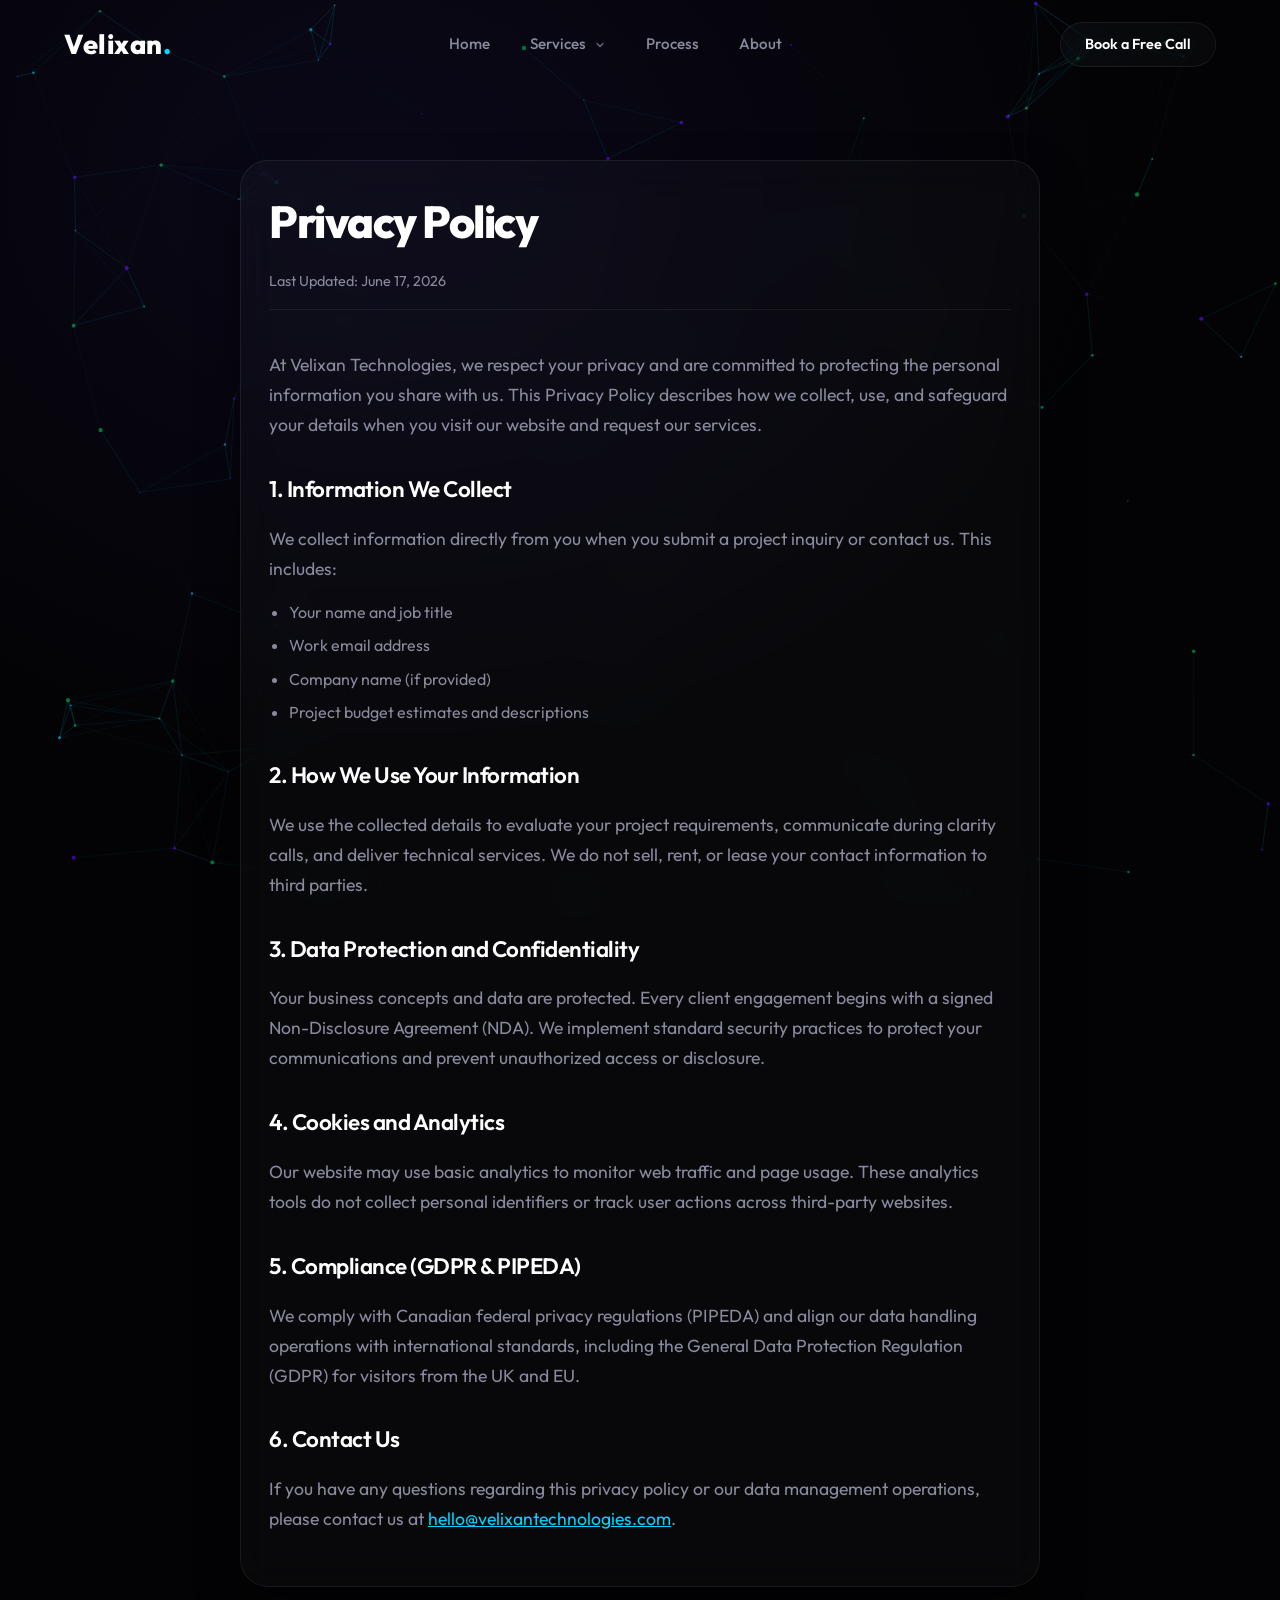
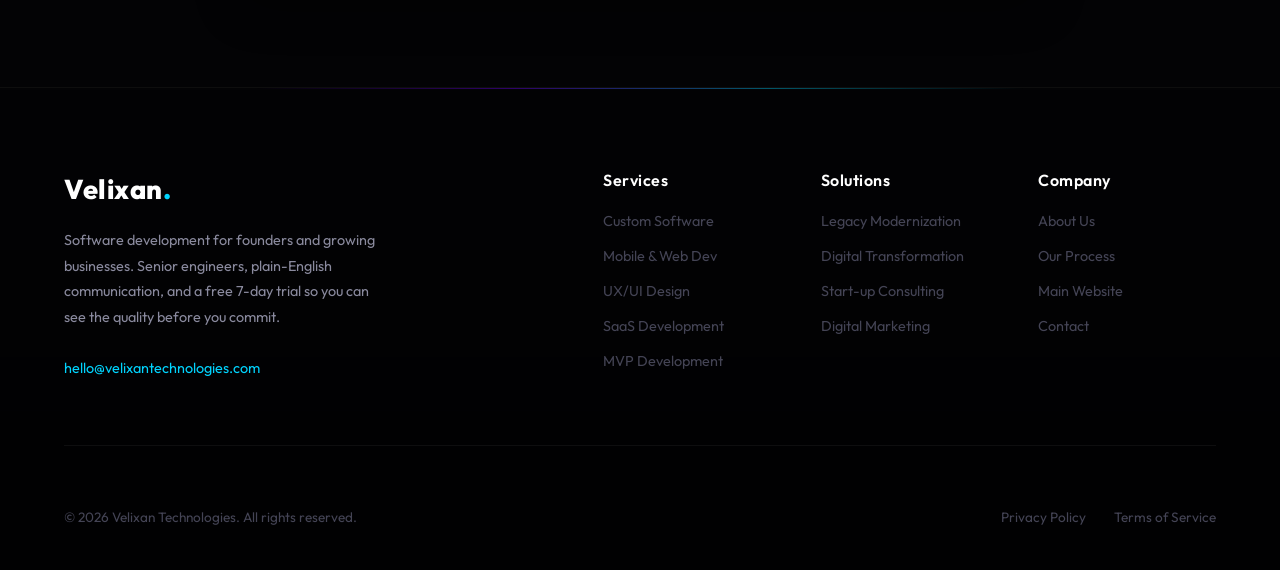
==== commit b593be5e: "Convert website to multi-page service platform with custom subpages" ====
--- a/Website/privacy.html
+++ b/Website/privacy.html
@@ -72,8 +72,9 @@
                         <svg class="chevron" width="12" height="12" viewBox="0 0 24 24" fill="none" stroke="currentColor" stroke-width="3" stroke-linecap="round" stroke-linejoin="round"><path d="M6 9l6 6 6-6"/></svg>
                     </a>
                     <ul class="dropdown-menu">
-                        <li><a href="index.html#dev-design"><span>💻</span> Development & Design</a></li>
-                        <li><a href="index.html#modernization"><span>⚡</span> Solution Modernization</a></li>
+                        <li><a href="custom-software.html"><span>💻</span> Custom Software</a></li>
+                        <li><a href="mobile-apps.html"><span>📱</span> Mobile Applications</a></li>
+                        <li><a href="cybersecurity.html"><span>🔒</span> Cybersecurity Services</a></li>
                         <li><a href="index.html#consulting"><span>📈</span> Consulting & Strategy</a></li>
                     </ul>
                 </li>
@@ -141,16 +142,16 @@
                 <div class="footer-cols">
                     <div class="footer-col">
                         <h4>Services</h4>
-                        <a href="index.html#dev-design">Custom Software</a>
-                        <a href="index.html#dev-design">Mobile & Web Dev</a>
-                        <a href="index.html#dev-design">UX/UI Design</a>
-                        <a href="index.html#dev-design">SaaS Development</a>
-                        <a href="index.html#dev-design">MVP Development</a>
+                        <a href="custom-software.html">Custom Software</a>
+                        <a href="mobile-apps.html">Mobile & Web Dev</a>
+                        <a href="mobile-apps.html">UX/UI Design</a>
+                        <a href="custom-software.html">SaaS Development</a>
+                        <a href="custom-software.html">MVP Development</a>
                     </div>
                     <div class="footer-col">
                         <h4>Solutions</h4>
-                        <a href="index.html#modernization">Legacy Modernization</a>
-                        <a href="index.html#modernization">Digital Transformation</a>
+                        <a href="custom-software.html">Legacy Modernization</a>
+                        <a href="custom-software.html">Digital Transformation</a>
                         <a href="index.html#consulting">Start-up Consulting</a>
                         <a href="index.html#consulting">Digital Marketing</a>
                     </div>
